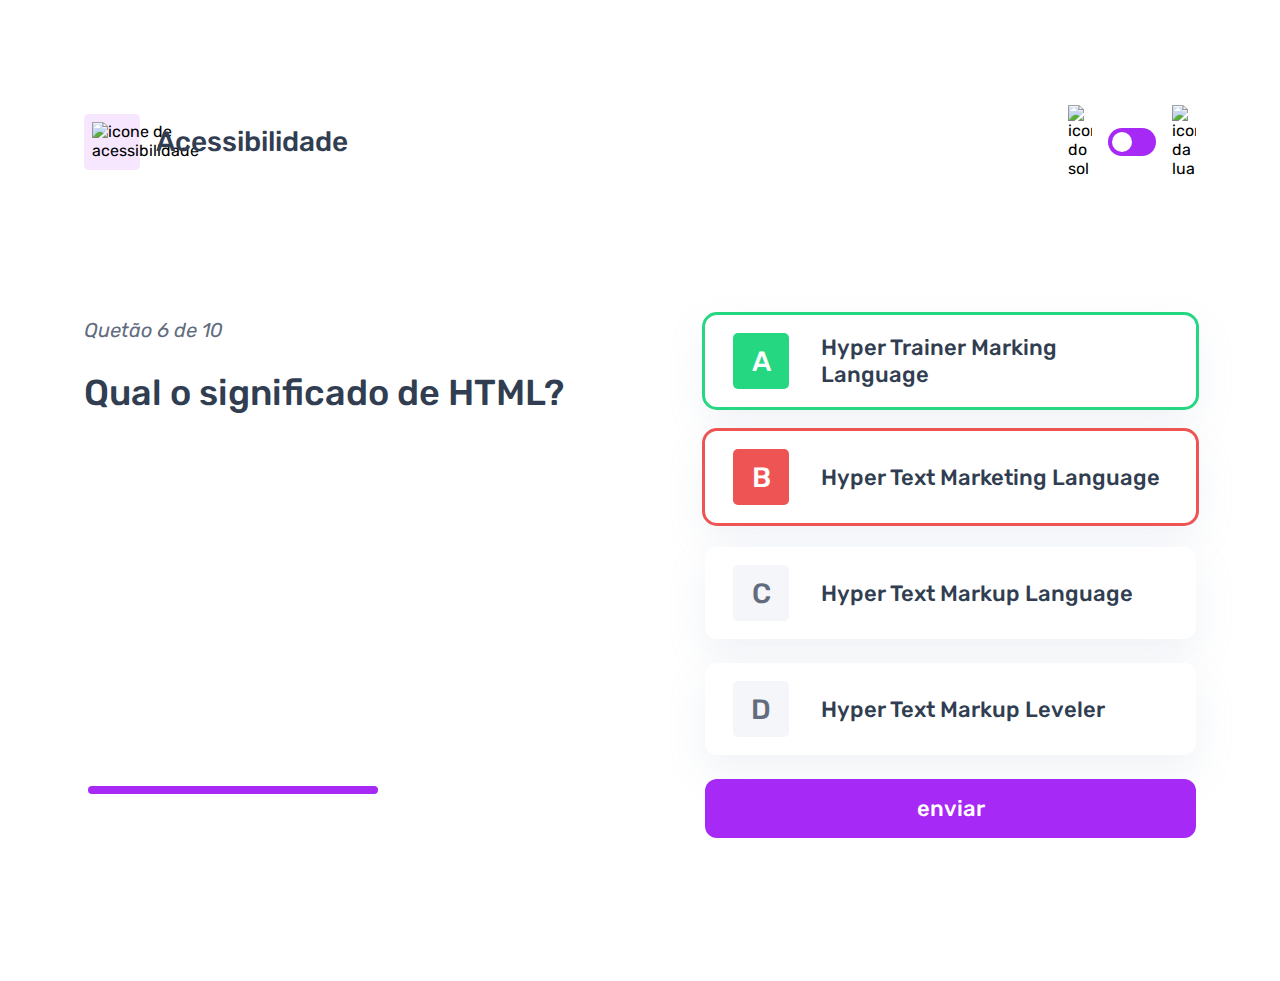
==== pages/quiz/quiz.html @ 3065504c "adicionada a responsivdade para o desktop" ====
<!DOCTYPE html>
<html lang="en">
<head>
    <meta charset="UTF-8">
    <meta name="viewport" content="width=device-width, initial-scale=1.0">
    <link rel="preconnect" href="https://fonts.googleapis.com">
    <link rel="preconnect" href="https://fonts.gstatic.com" crossorigin>
    <link href="https://fonts.googleapis.com/css2?family=Rubik:ital,wght@0,300..900;1,300..900&display=swap" rel="stylesheet">
    <link rel="stylesheet" href="quiz.css">
    <title>Quiz app</title>

</head>
<body>

    <header>
        <div class="assunto">
            <div class="assunto_icone">
                <img src="../../assets/images/icon-accessibility.svg" alt="icone de acessibilidade">
            </div>

            <h1>Acessibilidade</h1>
    
        </div>

        <div class="tema">
            <img src="../../assets/images/icon-sun-dark.svg" alt="icone do sol">
            <button>
                <div></div>
            </button>
            <img src="../../assets/images/icon-moon-dark.svg" alt="icone da lua">
        </div>
    </header>

    <main>
        <section class="pergunta">
            <div>
                <p>Quetão 6 de 10</p>
                
                <h2>Qual o significado de HTML?</h2>
            </div>
            <div class="barra_progresso">
                <div></div>

            </div>
        </section>

        <section class="alternativas">
            <form action="">
                <label for="alternativa_a" id="correta">
                    <input type="radio" id="alternativa_a" name="alternativa">

                    <div>
                        <span>A</span>
                        Hyper Trainer Marking Language

                    </div>
                </label>

                <label for="alternativa_b" id="errada">
                    <input type="radio" id="alternativa_b" name="alternativa">

                    <div>
                        <span>B</span>
                        Hyper Text Marketing Language
                    </div>
                </label>

                <label for="alternativa_c">
                    <input type="radio" id="alternativa_c" name="alternativa">

                    <div>
                        <span>C</span>
                        Hyper Text Markup Language
                    </div>
                </label>

                <label for="alternativa_d">
                    <input type="radio" id="alternativa_d" name="alternativa">

                    <div>
                        <span>D</span>
                        Hyper Text Markup Leveler
                    </div>
                </label>
            </form>

            <button>enviar</button>
        </section>
    </main>
    
</body>
</html>
---- pages/quiz/quiz.css ----
* {
    margin: 0;
    padding: 0;
    box-sizing: border-box;
    font-family: "Rubik", sans-serif;
    -webkit-font-smoothing: antialiased;

}


:root {

    --bg-color: #f4f6fa;
    --purple: #a729f5;
    --primary-text-color: #313e51;
    --secondary-text-color: #626c7f;
    --button-bg: #fff;
    --shadow: 0px 16px 40px 0px rgba(143, 160, 193, 0.14);
    --bg-html: #fff1e9;
    --bg-css: #e0fdef;
    --bg-javascript: #ebf0ff;
    --bg-acessibilidade: #f6e7ff;
    --white: #fff;
    --green: #26d782;
    --red: #ee5454;
    --bg-mobile: url(../../assets/images/pattern-background-mobile-light.svg);
    --bg-desktop: url(../../assets/images/pattern-background-desktop-light.svg);

}

body.escuro {
    --bg-color: #313e51;
    --bg-mobile: url(../../assets/images/pattern-background-mobile-dark.svg);
    --bg-desktop: url(../../assets/images/pattern-background-desktop-dark.svg);
    --primary-text-color: #fff;
    --secondary-text-color: #abc1e1;
    --button-bg: #3b4d66;
    --shadow: 0px 16px 40px 0px rgba(49, 52, 81, 0.14;)

}

body {
    height: 100svh;
    background: var(--bg-mobile); var(--bg-color);
    background-repeat: no-repeat;
    background-size: cover;

}

header {
    display: flex;
    justify-content: space-between;
    padding: 16px 24px;
}

.assunto {
    display: flex;
    align-items: center;
    gap: 16px;

}

.assunto_icone {
    background: var(--bg-acessibilidade);
    width: 40px;
    height: 40px;
    padding: 5px;
    border-radius: 5px;
}

.assunto_icone img {
    width: 100%;
}

.assunto h1 {
    font-size: 18px;
    font-weight: 500;
    color: var(--primary-text-color);
}

.tema {
    padding: 8px 0;
    display: flex;
    align-items: center;
    gap: 8px;


}

.tema img {
    width: 16px;

}


.tema button {

    height: 20px;
    width: 32px;
    background: var(--purple);
    border: 0;
    border-radius: 999px;
    padding: 4px;

}

.tema button div {
    background: var(--white);
    width: 12px;
    height: 12px;
    border-radius: 999px;

}

main {
    padding: 32px 24px;

}

.pergunta {
    margin-bottom: 40px;

}

.pergunta p {
    font-style: italic;
    font-size: 14px;
    color: var(--secondary-text-color);
    margin-bottom: 12px;
}

.pergunta h2 {
    font-size: 20px;
    font-weight: 500;
    color: var(--primary-text-color);
    line-height: 24px;
    margin-bottom: 24px;
    
}

.barra_progresso{
    background: var(--button-bg);
    height: 16px;
    padding: 4px;
    border-radius: 999px;
}

.barra_progresso div {
    height: 100%;
    width: 60%;
    background: var(--purple);
    border-radius: 999px;
}


.alternativas form {
    display: flex;
    flex-direction: column;
    gap: 12px;
    margin-bottom: 12px;
}

.alternativas label {
    display: block;
    background: var(--button-bg);
    padding: 12px;
    font-size: 18px;
    font-weight: 500;
    border-radius: 12px;
    box-shadow: var(--shadow);
    color: var(--primary-text-color);

    
}

.alternativas label:has(input:checked) {
    outline: 3px solid var(--purple);

    & span {
        background: var(--purple);
        color: var(--white);
    }
}

.alternativas label#correta {
    outline: 3px solid var(--green);

    & span {
        background: var(--green);
        color: var(--white);
    }
}

.alternativas label#errada {
    outline: 3px solid var(--red);

    & span {
        background: var(--red);
        color: var(--white);
    }
}

.alternativas input {
    display: none;
}

.alternativas div {
    display: flex;
    align-items: center;
    gap: 16px;

    
}

.alternativas div span {
    display: block;
    width: 40px;
    height: 40px;
    background: var(--bg-color);
    border-radius: 5px;
    color: var(--secondary-text-color);


    display: flex;
    align-items: center;
    justify-content: center;
    flex-shrink: 0;

}

.alternativas button {
    padding: 16px;
    border-radius: 12px;
    border: none;
    background: var(--purple);
    color: var(--white);
    width: 100%;

    font-size: 18px;
    font-weight: 500;
}

@media(min-width: 1100px) {
    header {
        margin-block: 81px;
        max-width: 1160px;
        margin-inline: auto;
    }
    
    .assunto_icone {
        width: 56px;
        height: 56px;
        padding: 8px;
    }

    .assunto h1 {
        font-size: 28px;
    }

    .tema {
        gap: 16px;
    }

    .tema img {
        width: 24px;
    }

    .tema button {
        width: 48px;
        height: 28px;
    }

    .tema button div {
        width: 20px;
        height: 20px;
    }
}

main {
    max-width: 1160px;
    margin-inline: auto;

    display: flex;
    gap: 130px;
}

section {
    width: 100%;

}

.pergunta {
    display: flex;
    flex-direction: column;
    justify-content: space-between;
}

.pergunta p {
    font-size: 20px;
    line-height: 30px;
    margin-bottom: 27px;
}

.pergunta h2 {
    font-size: 36px;
    line-height: 42px;
}

.alternativas form {
    gap: 24px;
    margin-bottom: 24px;
}

.alternativas label {
    font-size: 22px;
    padding: 18px 28px;
    
}

.alternativas div {
    gap: 32px;
}

.alternativas div span {
    width: 56px;
    height: 56px;
    font-size: 28px;
}

.alternativas button {
    font-size: 22px;
    
}
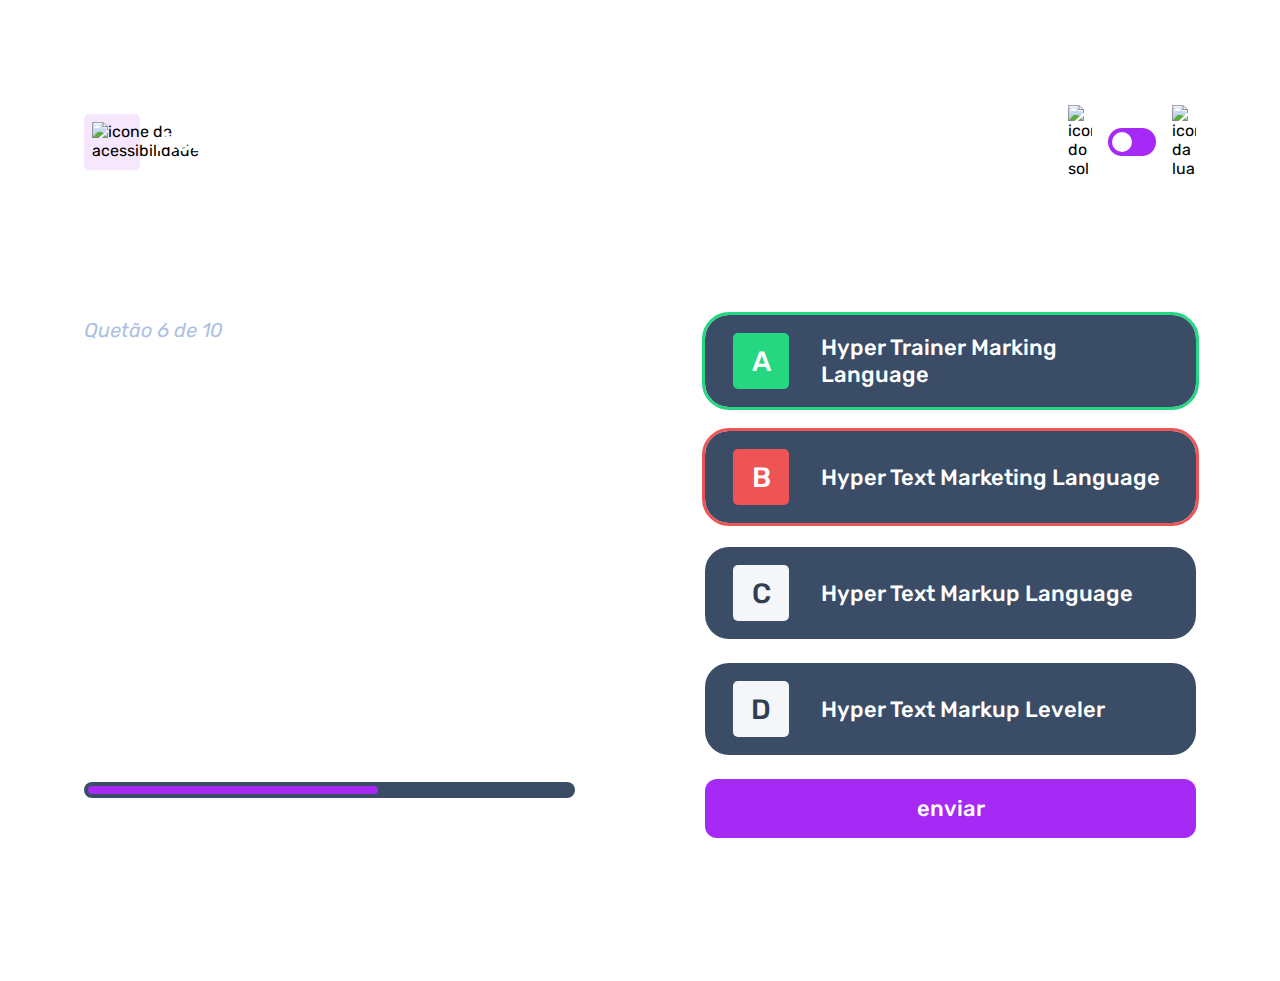
==== commit 9889d674: "ajuste das cores do tema dark" ====
--- a/pages/quiz/quiz.html
+++ b/pages/quiz/quiz.html
@@ -10,7 +10,7 @@
     <title>Quiz app</title>
 
 </head>
-<body>
+<body class="escuro">
 
     <header>
         <div class="assunto">
--- a/pages/quiz/quiz.css
+++ b/pages/quiz/quiz.css
@@ -11,7 +11,10 @@
 :root {
 
     --bg-color: #f4f6fa;
+    --bg-span: #f4f6fa;
+    --color-span: #626c7f;
     --purple: #a729f5;
+    --purple-hover: rgb(167, 41, 245, 0.7);
     --primary-text-color: #313e51;
     --secondary-text-color: #626c7f;
     --button-bg: #fff;
@@ -30,6 +33,7 @@
 
 body.escuro {
     --bg-color: #313e51;
+    --color-span: #313e51;
     --bg-mobile: url(../../assets/images/pattern-background-mobile-dark.svg);
     --bg-desktop: url(../../assets/images/pattern-background-desktop-dark.svg);
     --primary-text-color: #fff;
@@ -169,8 +173,17 @@
     border-radius: 12px;
     box-shadow: var(--shadow);
     color: var(--primary-text-color);
-
-    
+    cursor: pointer;
+
+    
+}
+
+.alternativas label:hover {
+    & span {
+        background: var(--bg-acessibilidade);
+        color: var(--purple);
+
+    }
 }
 
 .alternativas label:has(input:checked) {
@@ -216,9 +229,9 @@
     display: block;
     width: 40px;
     height: 40px;
-    background: var(--bg-color);
+    background: var(--bg-span);
     border-radius: 5px;
-    color: var(--secondary-text-color);
+    color: var(--color-span);
 
 
     display: flex;
@@ -238,6 +251,14 @@
 
     font-size: 18px;
     font-weight: 500;
+    transition: background 0.3s;
+}
+
+.alternativas button:hover {
+    background: var(--purple-hover);
+    cursor: pointer;
+    
+
 }
 
 @media(min-width: 1100px) {
@@ -314,6 +335,7 @@
 .alternativas label {
     font-size: 22px;
     padding: 18px 28px;
+    border-radius: 24px;
     
 }
 
@@ -329,5 +351,5 @@
 
 .alternativas button {
     font-size: 22px;
-    
-}
+
+}
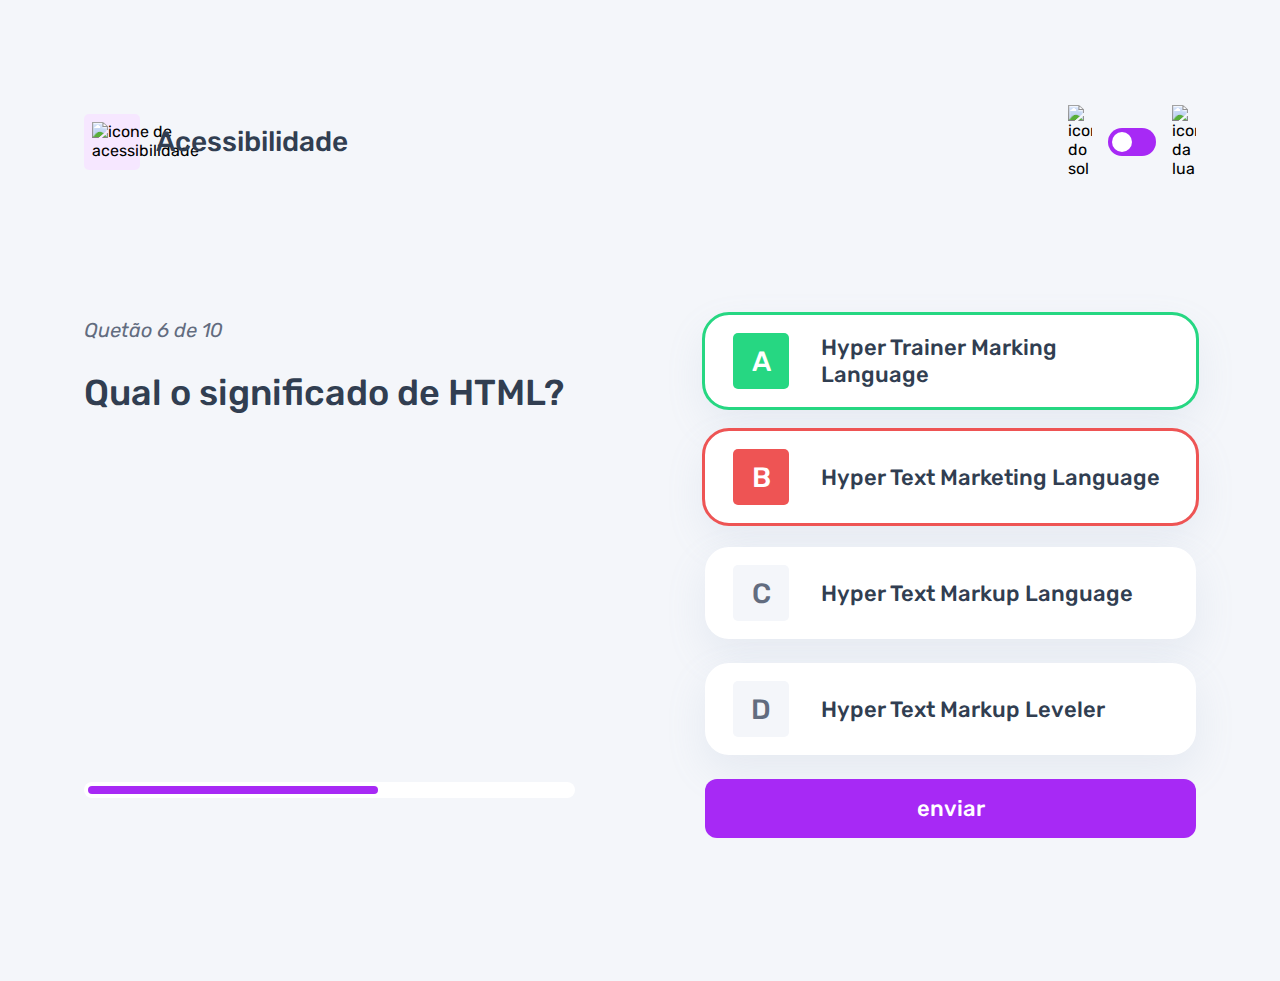
==== commit 159b8cc7: "ajuste do fundo para o desktop do quiz.html" ====
--- a/pages/quiz/quiz.html
+++ b/pages/quiz/quiz.html
@@ -10,7 +10,7 @@
     <title>Quiz app</title>
 
 </head>
-<body class="escuro">
+<body>
 
     <header>
         <div class="assunto">
--- a/pages/quiz/quiz.css
+++ b/pages/quiz/quiz.css
@@ -262,6 +262,12 @@
 }
 
 @media(min-width: 1100px) {
+    body {
+        background: var(--bg-desktop) var(--bg-color);
+        background-size: cover;
+        background-repeat: no-repeat;
+
+    }
     header {
         margin-block: 81px;
         max-width: 1160px;
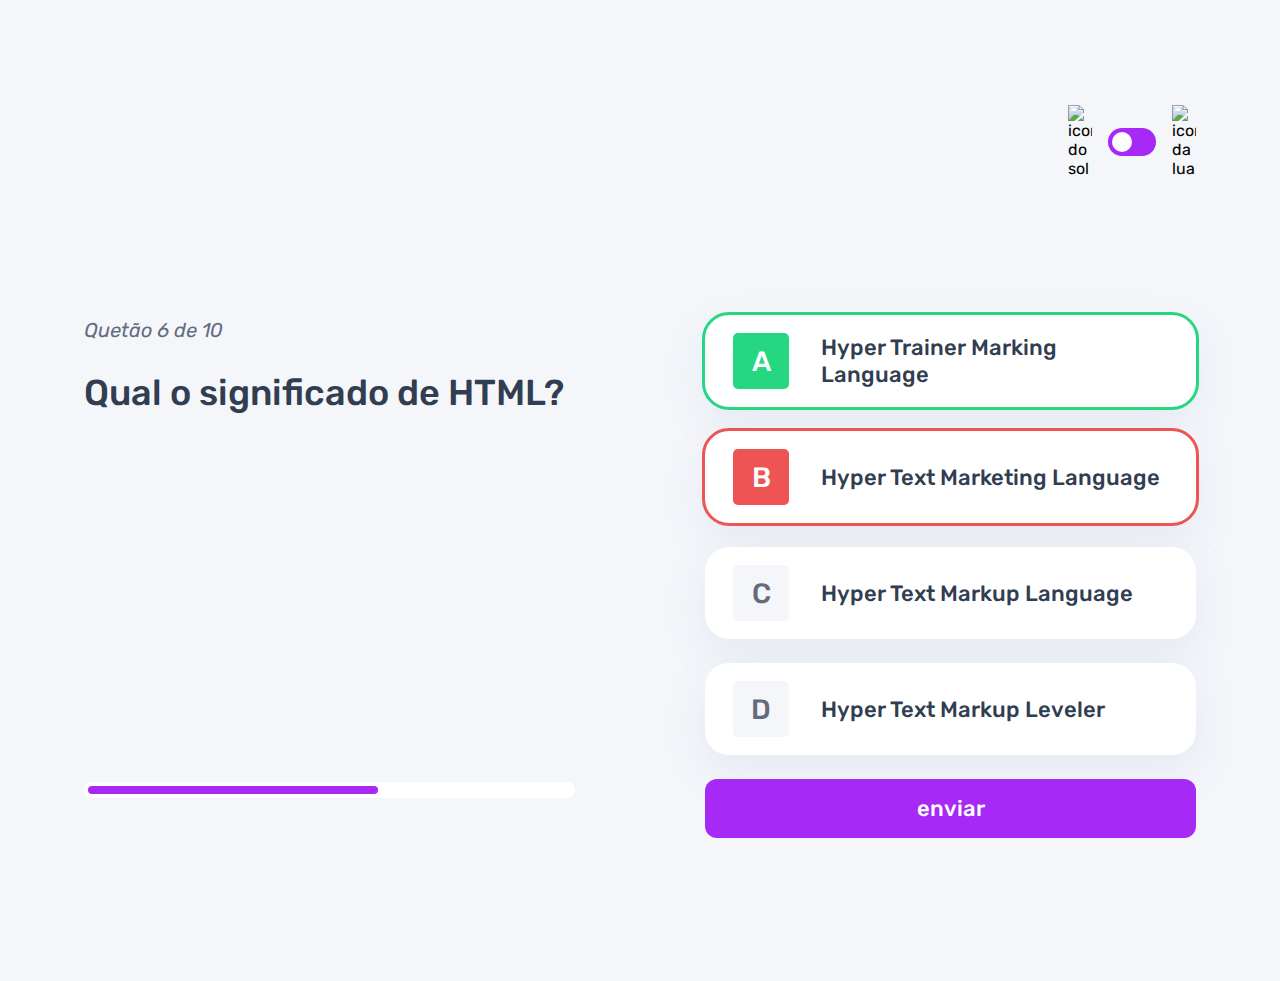
==== commit 210f9a3d: "alteração dinamica da pagina" ====
--- a/pages/quiz/quiz.html
+++ b/pages/quiz/quiz.html
@@ -7,6 +7,7 @@
     <link rel="preconnect" href="https://fonts.gstatic.com" crossorigin>
     <link href="https://fonts.googleapis.com/css2?family=Rubik:ital,wght@0,300..900;1,300..900&display=swap" rel="stylesheet">
     <link rel="stylesheet" href="quiz.css">
+    <script src="./quiz.js" type="module" defer></script>
     <title>Quiz app</title>
 
 </head>
@@ -15,10 +16,10 @@
     <header>
         <div class="assunto">
             <div class="assunto_icone">
-                <img src="../../assets/images/icon-accessibility.svg" alt="icone de acessibilidade">
+                <img src="" alt="">
             </div>
 
-            <h1>Acessibilidade</h1>
+            <h1></h1>
     
         </div>
 
@@ -88,5 +89,6 @@
         </section>
     </main>
     
+    
 </body>
 </html>--- a/pages/quiz/quiz.css
+++ b/pages/quiz/quiz.css
@@ -65,12 +65,29 @@
 }
 
 .assunto_icone {
-    background: var(--bg-acessibilidade);
     width: 40px;
     height: 40px;
     padding: 5px;
     border-radius: 5px;
 }
+
+.assunto_icone.html {
+    background: var(--bg-html);
+}
+
+.assunto_icone.css {
+    background: var(--bg-css);
+}
+
+.assunto_icone.javascript {
+    background: var(--bg-javascript);
+}
+
+.assunto_icone.acessibilidade {
+    background: var(--bg-acessibilidade);
+}
+
+
 
 .assunto_icone img {
     width: 100%;
@@ -105,6 +122,8 @@
     border: 0;
     border-radius: 999px;
     padding: 4px;
+    display: flex;
+    cursor: pointer;
 
 }
 
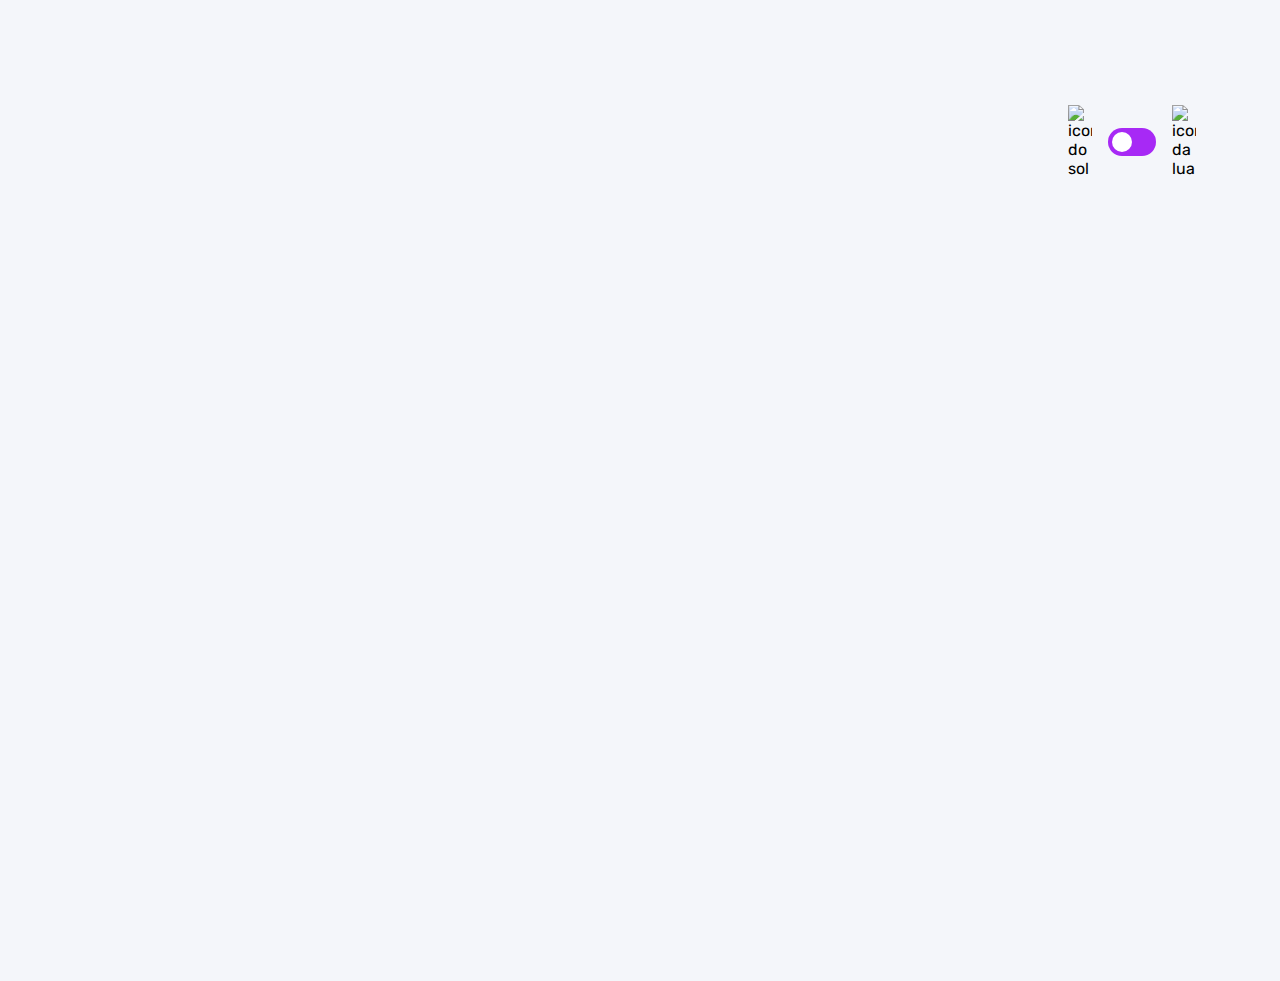
==== commit b76c6208: "adicionadas as funçoes de montar as perguntas no html" ====
--- a/pages/quiz/quiz.html
+++ b/pages/quiz/quiz.html
@@ -33,60 +33,7 @@
     </header>
 
     <main>
-        <section class="pergunta">
-            <div>
-                <p>Quetão 6 de 10</p>
-                
-                <h2>Qual o significado de HTML?</h2>
-            </div>
-            <div class="barra_progresso">
-                <div></div>
-
-            </div>
-        </section>
-
-        <section class="alternativas">
-            <form action="">
-                <label for="alternativa_a" id="correta">
-                    <input type="radio" id="alternativa_a" name="alternativa">
-
-                    <div>
-                        <span>A</span>
-                        Hyper Trainer Marking Language
-
-                    </div>
-                </label>
-
-                <label for="alternativa_b" id="errada">
-                    <input type="radio" id="alternativa_b" name="alternativa">
-
-                    <div>
-                        <span>B</span>
-                        Hyper Text Marketing Language
-                    </div>
-                </label>
-
-                <label for="alternativa_c">
-                    <input type="radio" id="alternativa_c" name="alternativa">
-
-                    <div>
-                        <span>C</span>
-                        Hyper Text Markup Language
-                    </div>
-                </label>
-
-                <label for="alternativa_d">
-                    <input type="radio" id="alternativa_d" name="alternativa">
-
-                    <div>
-                        <span>D</span>
-                        Hyper Text Markup Leveler
-                    </div>
-                </label>
-            </form>
-
-            <button>enviar</button>
-        </section>
+       
     </main>
     
     
--- a/pages/quiz/quiz.css
+++ b/pages/quiz/quiz.css
@@ -170,7 +170,6 @@
 
 .barra_progresso div {
     height: 100%;
-    width: 60%;
     background: var(--purple);
     border-radius: 999px;
 }
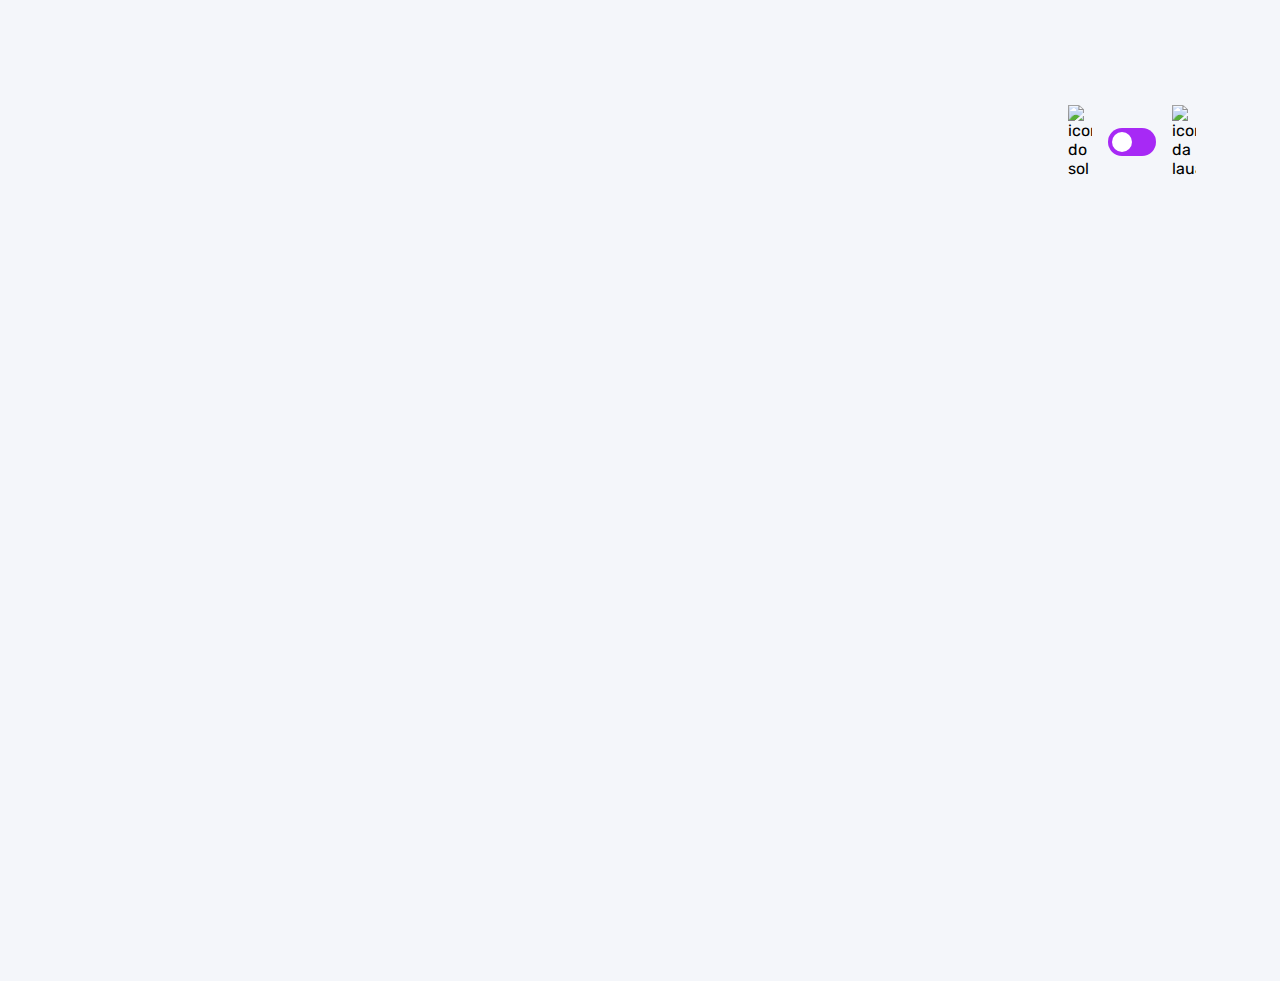
==== commit af5ae09c: "Erros corrigidos, obrigado professor" ====
--- a/pages/quiz/quiz.html
+++ b/pages/quiz/quiz.html
@@ -8,11 +8,9 @@
     <link href="https://fonts.googleapis.com/css2?family=Rubik:ital,wght@0,300..900;1,300..900&display=swap" rel="stylesheet">
     <link rel="stylesheet" href="quiz.css">
     <script src="./quiz.js" type="module" defer></script>
-    <title>Quiz app</title>
-
+    <title>Quiz App</title>
 </head>
 <body>
-
     <header>
         <div class="assunto">
             <div class="assunto_icone">
@@ -20,22 +18,22 @@
             </div>
 
             <h1></h1>
-    
         </div>
 
         <div class="tema">
             <img src="../../assets/images/icon-sun-dark.svg" alt="icone do sol">
             <button>
                 <div></div>
-            </button>
-            <img src="../../assets/images/icon-moon-dark.svg" alt="icone da lua">
-        </div>
+              </button>
+              <img src="../../assets/images/icon-moon-dark.svg" alt="icone da laua">  
+    
+          </div>
+         
     </header>
 
     <main>
-       
+      
     </main>
-    
     
 </body>
 </html>--- a/pages/quiz/quiz.css
+++ b/pages/quiz/quiz.css
@@ -45,7 +45,7 @@
 
 body {
     height: 100svh;
-    background: var(--bg-mobile); var(--bg-color);
+    background: var(--bg-mobile) var(--bg-color);
     background-repeat: no-repeat;
     background-size: cover;
 
